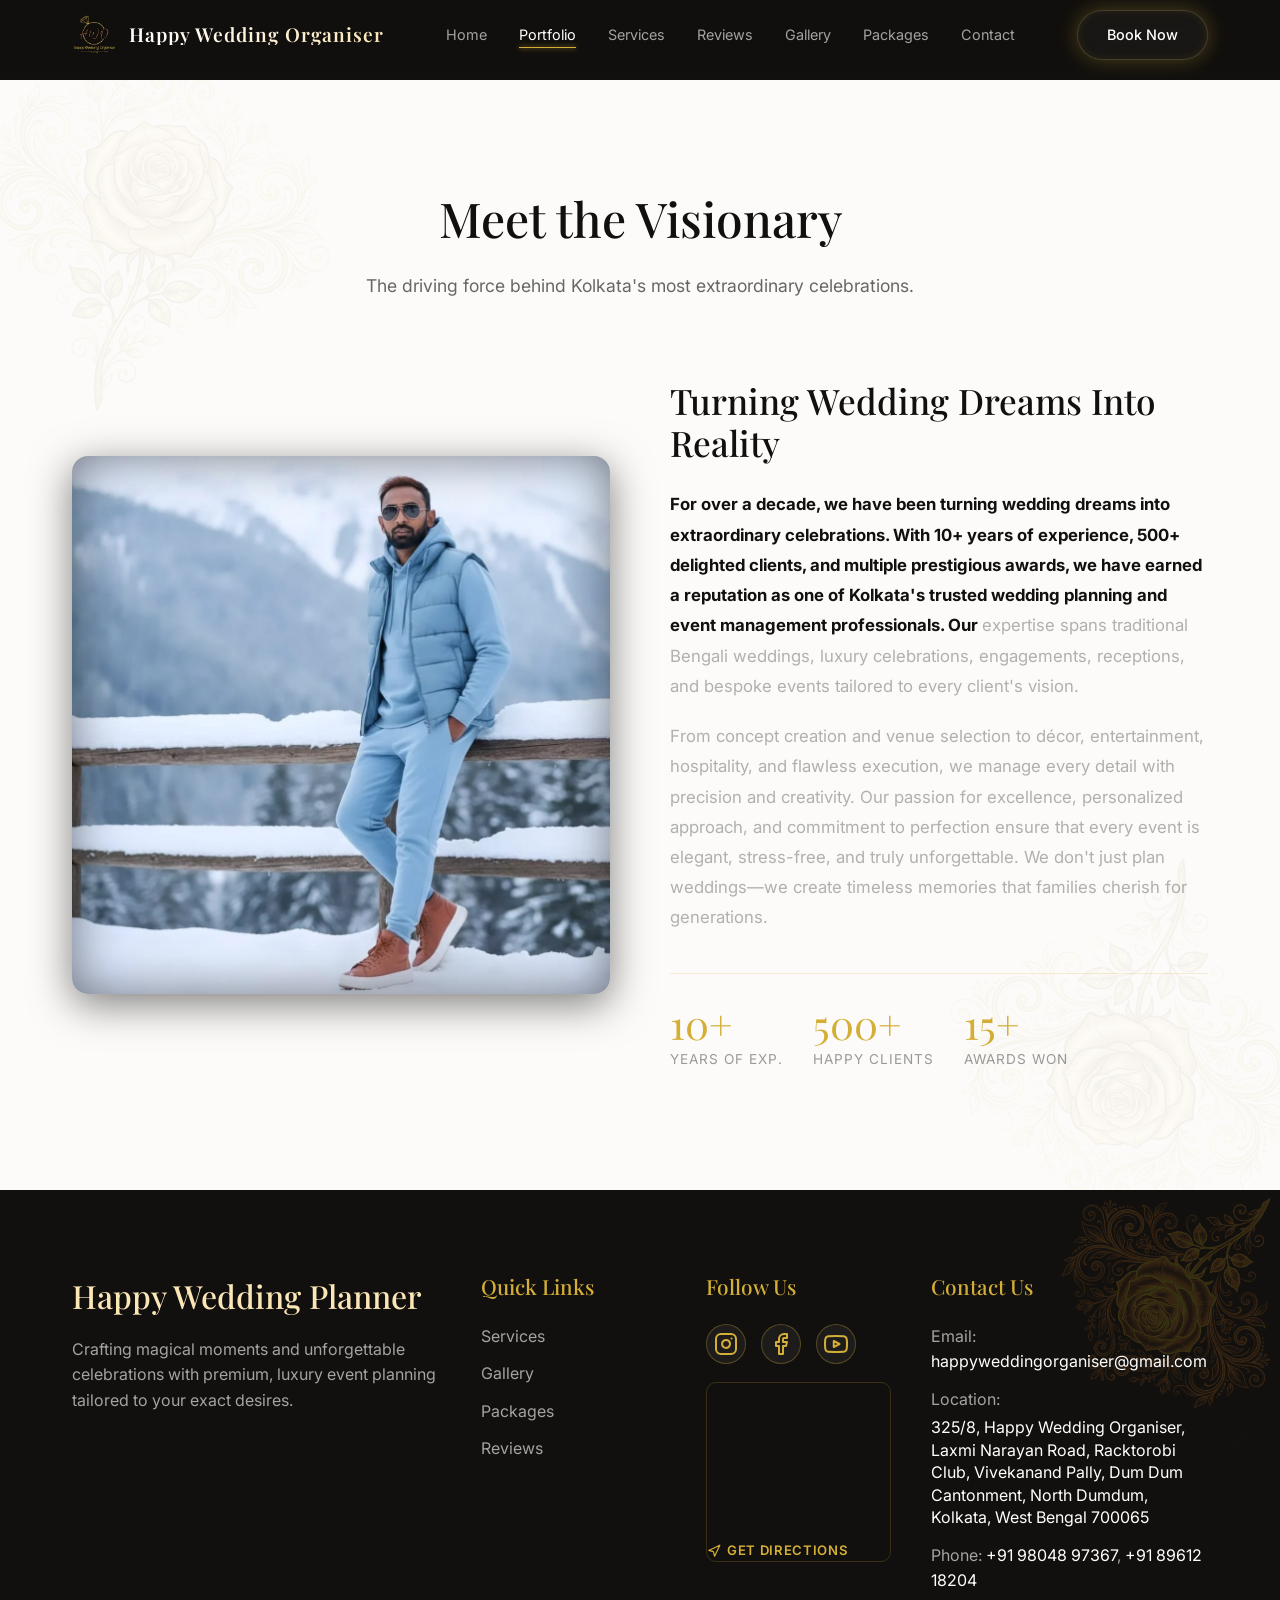
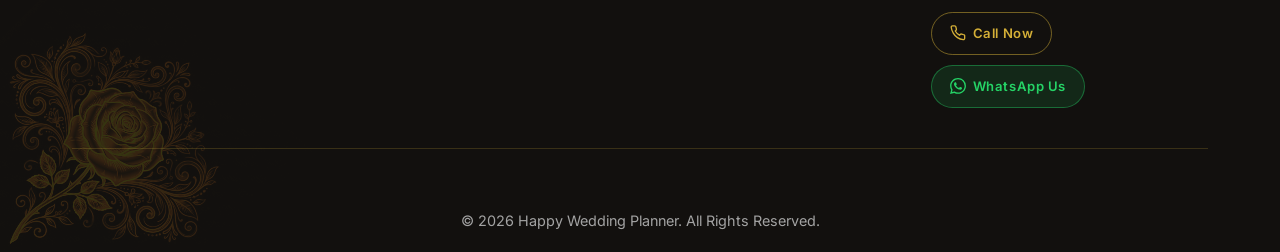
==== portfolio.html @ a6414c0d "initial commit" ====
<!DOCTYPE html>
<html lang="en">

<head>
    <meta charset="UTF-8">
    <meta name="viewport" content="width=device-width, initial-scale=1.0">
    <meta name="description"
        content="Portfolio - Happy Wedding Planner. Meet the visionary behind our extraordinary celebrations.">
    <title>Portfolio | Happy Wedding Planner</title>

    <!-- Google Fonts -->
    <link rel="preconnect" href="https://fonts.googleapis.com">
    <link rel="preconnect" href="https://fonts.gstatic.com" crossorigin>
    <link
        href="https://fonts.googleapis.com/css2?family=Playfair+Display:wght@400;500;600;700&family=Inter:wght@300;400;500;600&display=swap"
        rel="stylesheet">

    <link rel="stylesheet" href="style.css">
</head>

<body>

    <!-- Header / Navbar -->
    <header class="header" style="background: rgba(18, 16, 14, 0.95); padding: 0.6rem 0;">
        <div class="container header-container">
            <div class="logo">
                <a href="index.html" class="logo-link">
                    <img src="logo 1.png" alt="Happy Wedding Organiser Logo">
                    <span class="logo-text">Happy Wedding Organiser</span>
                </a>
            </div>

            <nav class="nav-menu">
                <ul>
                    <li><a href="index.html">Home</a></li>
                    <li><a href="portfolio.html" class="active">Portfolio</a></li>
                    <li><a href="index.html#services">Services</a></li>
                    <li><a href="index.html#reviews">Reviews</a></li>
                    <li><a href="index.html#gallery">Gallery</a></li>
                    <li><a href="index.html#packages">Packages</a></li>
                    <li><a href="index.html#contact">Contact</a></li>
                    <li class="mobile-only-btn"><a href="#" class="btn btn-primary-glow" id="openBookingModalBtnMobile">Book Now</a></li>
                </ul>
            </nav>

            <a href="index.html#contact" class="btn btn-outline-glow" id="openBookingModalBtn">Book Now</a>

            <!-- Mobile Menu Toggle -->
            <button class="mobile-toggle" aria-label="Toggle Menu">
                <span></span>
                <span></span>
                <span></span>
            </button>
        </div>
    </header>

    <!-- Portfolio Section -->
    <section id="portfolio-about" class="portfolio-about section-padding" style="margin-top: 80px; background-color: #FCFBF9; position: relative; overflow: hidden;">
        <img src="gold_rose.png" alt="" class="decorative-rose rose-top-left" aria-hidden="true" style="opacity: 0.05;">
        <img src="gold_rose.png" alt="" class="decorative-rose rose-bottom-right" aria-hidden="true" style="opacity: 0.05;">
        
        <div class="container relative z-10">
            <div class="section-header">
                <h2 class="section-title" style="color: var(--bg-dark);">Meet the Visionary</h2>
                <p class="section-subtitle" style="color: #666;">The driving force behind Kolkata's most extraordinary celebrations.</p>
            </div>

            <div class="portfolio-grid">
                <div class="portfolio-image-wrapper">
                    <img src="wedding planner cleint.jpeg" alt="Wedding Planner Client" class="portfolio-image">
                    <div class="image-glow"></div>
                </div>
                <div class="portfolio-content-wrapper">
                    <h3 class="portfolio-heading" style="color: var(--bg-dark);">Turning Wedding Dreams Into Reality</h3>
                    <p class="portfolio-text reading-text">
                        For over a decade, we have been turning wedding dreams into extraordinary celebrations. With 10+ years of experience, 500+ delighted clients, and multiple prestigious awards, we have earned a reputation as one of Kolkata's trusted wedding planning and event management professionals. Our expertise spans traditional Bengali weddings, luxury celebrations, engagements, receptions, and bespoke events tailored to every client's vision.
                    </p>
                    <p class="portfolio-text reading-text">
                        From concept creation and venue selection to décor, entertainment, hospitality, and flawless execution, we manage every detail with precision and creativity. Our passion for excellence, personalized approach, and commitment to perfection ensure that every event is elegant, stress-free, and truly unforgettable. We don't just plan weddings—we create timeless memories that families cherish for generations.
                    </p>
                    <div class="portfolio-stats">
                        <div class="stat-item">
                            <span class="stat-number">10+</span>
                            <span class="stat-label">Years of Exp.</span>
                        </div>
                        <div class="stat-item">
                            <span class="stat-number">500+</span>
                            <span class="stat-label">Happy Clients</span>
                        </div>
                        <div class="stat-item">
                            <span class="stat-number">15+</span>
                            <span class="stat-label">Awards Won</span>
                        </div>
                    </div>
                </div>
            </div>
        </div>
    </section>

    <!-- Footer Section -->
    <footer class="site-footer" id="contact">
        <img src="gold_rose.png" alt="Gold Rose" class="footer-rose rose-left">
        <img src="gold_rose.png" alt="Gold Rose" class="footer-rose rose-right">
        
        <div class="container">
            <div class="footer-grid">
                <!-- Brand Info -->
                <div class="footer-brand">
                    <h2 class="footer-logo">Happy Wedding Planner</h2>
                    <p class="footer-desc">Crafting magical moments and unforgettable celebrations with premium, luxury event planning tailored to your exact desires.</p>
                </div>
                
                <!-- Quick Links -->
                <div class="footer-links">
                    <h3 class="footer-heading">Quick Links</h3>
                    <ul>
                        <li><a href="index.html#services">Services</a></li>
                        <li><a href="index.html#gallery">Gallery</a></li>
                        <li><a href="index.html#packages">Packages</a></li>
                        <li><a href="index.html#reviews">Reviews</a></li>
                    </ul>
                </div>
                
                <!-- Social Links -->
                <div class="footer-social">
                    <h3 class="footer-heading">Follow Us</h3>
                    <div class="social-icons" style="display: flex; gap: 15px; margin-bottom: 18px;">
                        <a href="https://www.instagram.com/happyweddingorganiseroffcial?igsh=MTFhYWhsZW05ZTFqZg==" target="_blank" class="social-icon" aria-label="Instagram">
                            <svg xmlns="http://www.w3.org/2000/svg" width="24" height="24" viewBox="0 0 24 24" fill="none" stroke="currentColor" stroke-width="2" stroke-linecap="round" stroke-linejoin="round">
                                <rect x="2" y="2" width="20" height="20" rx="5" ry="5"></rect>
                                <path d="M16 11.37A4 4 0 1 1 12.63 8 4 4 0 0 1 16 11.37z"></path>
                                <line x1="17.5" y1="6.5" x2="17.51" y2="6.5"></line>
                            </svg>
                        </a>
                        <a href="https://www.facebook.com/share/1FDUt9n5BT/" target="_blank" class="social-icon" aria-label="Facebook">
                            <svg xmlns="http://www.w3.org/2000/svg" width="24" height="24" viewBox="0 0 24 24" fill="none" stroke="currentColor" stroke-width="2" stroke-linecap="round" stroke-linejoin="round">
                                <path d="M18 2h-3a5 5 0 0 0-5 5v3H7v4h3v8h4v-8h3l1-4h-4V7a1 1 0 0 1 1-1h3z"></path>
                            </svg>
                        </a>
                        <a href="https://youtube.com/@happyweddingorganiseroffic3?si=PV5T9Fr1iPkf6C43" target="_blank" class="social-icon" aria-label="YouTube">
                            <svg xmlns="http://www.w3.org/2000/svg" width="24" height="24" viewBox="0 0 24 24" fill="none" stroke="currentColor" stroke-width="2" stroke-linecap="round" stroke-linejoin="round">
                                <path d="M22.54 6.42a2.78 2.78 0 0 0-1.94-2C18.88 4 12 4 12 4s-6.88 0-8.6.42a2.78 2.78 0 0 0-1.94 2C1 8.17 1 12 1 12s0 3.83.46 5.58a2.78 2.78 0 0 0 1.94 2C5.12 20 12 20 12 20s6.88 0 8.6-.42a2.78 2.78 0 0 0 1.94-2C23 15.83 23 12 23 12s0-3.83-.46-5.58z"></path>
                                <polygon points="9.75 15.02 15.5 12 9.75 8.98 9.75 15.02"></polygon>
                            </svg>
                        </a>
                    </div>
                    <!-- Compact Direction Map -->
                    <div class="footer-mini-map">
                        <iframe
                            src="https://maps.google.com/maps?q=325/8%2C%20Happy%20Wedding%20Organiser%2C%20Laxmi%20Narayan%20Road%2C%20Racktorobi%20Club%2C%20Vivekanand%20Pally%2C%20Dum%20Dum%20Cantonment%2C%20North%20Dumdum%2C%20Kolkata%2C%20West%20Bengal%20700065&t=&z=15&ie=UTF8&iwloc=&output=embed"
                            width="100%" height="140" style="border:0; border-radius: 10px;"
                            allowfullscreen="" loading="lazy"
                            referrerpolicy="no-referrer-when-downgrade">
                        </iframe>
                        <a href="https://www.google.com/maps/dir/?api=1&destination=325%2F8%2C+Happy+Wedding+Organiser%2C+Laxmi+Narayan+Road%2C+Racktorobi+Club%2C+Vivekanand+Pally%2C+Dum+Dum+Cantonment%2C+North+Dumdum%2C+Kolkata%2C+West+Bengal+700065" target="_blank" class="map-direction-link">
                            <svg xmlns="http://www.w3.org/2000/svg" width="14" height="14" viewBox="0 0 24 24" fill="none" stroke="currentColor" stroke-width="2" stroke-linecap="round" stroke-linejoin="round"><polygon points="3 11 22 2 13 21 11 13 3 11"></polygon></svg>
                            Get Directions
                        </a>
                    </div>
                </div>
                
                <!-- Contact Info -->
                <div class="footer-contact">
                    <h3 class="footer-heading">Contact Us</h3>
                    <ul>
                        <li>Email: <a href="mailto:happyweddingorganiser@gmail.com" style="color: #fff;">happyweddingorganiser@gmail.com</a></li>
                        <li>Location: <span style="color: #fff; line-height: 1.4; display: inline-block; margin-top: 4px;">325/8, Happy Wedding Organiser, Laxmi Narayan Road, Racktorobi Club, Vivekanand Pally, Dum Dum Cantonment, North Dumdum, Kolkata, West Bengal 700065</span></li>
                        <li>Phone: <a href="tel:+919804897367" style="color: #fff;">+91 98048 97367</a>, <a href="tel:+918961218204" style="color: #fff;">+91 89612 18204</a></li>
                    </ul>
                    <!-- CTA Buttons -->
                    <div class="footer-cta-btns">
                        <a href="tel:+919804897367" class="footer-cta-btn footer-cta-call">
                            <svg xmlns="http://www.w3.org/2000/svg" width="16" height="16" viewBox="0 0 24 24" fill="none" stroke="currentColor" stroke-width="2" stroke-linecap="round" stroke-linejoin="round"><path d="M22 16.92v3a2 2 0 0 1-2.18 2 19.79 19.79 0 0 1-8.63-3.07A19.5 19.5 0 0 1 4.9 12.1a19.79 19.79 0 0 1-3.07-8.67A2 2 0 0 1 3.83 1.2h3a2 2 0 0 1 2 1.72c.13.96.36 1.9.71 2.81a2 2 0 0 1-.45 2.11L7.91 9.01a16 16 0 0 0 6.29 6.29l1.17-1.17a2 2 0 0 1 2.11-.45c.91.35 1.85.58 2.81.71A2 2 0 0 1 22 16.92z"></path></svg>
                            Call Now
                        </a>
                        <a href="https://wa.me/919804897367?text=Hi%2C%20I%20came%20across%20Happy%20Wedding%20Organiser%20and%20I%27d%20love%20to%20know%20more%20about%20your%20services%20and%20packages!%20%F0%9F%8C%B8" target="_blank" class="footer-cta-btn footer-cta-wa">
                            <svg xmlns="http://www.w3.org/2000/svg" width="16" height="16" viewBox="0 0 24 24" fill="currentColor"><path d="M17.472 14.382c-.297-.149-1.758-.867-2.03-.967-.273-.099-.471-.148-.67.15-.197.297-.767.966-.94 1.164-.173.199-.347.223-.644.075-.297-.15-1.255-.463-2.39-1.475-.883-.788-1.48-1.761-1.653-2.059-.173-.297-.018-.458.13-.606.134-.133.298-.347.446-.52.149-.174.198-.298.298-.497.099-.198.05-.371-.025-.52-.075-.149-.669-1.612-.916-2.207-.242-.579-.487-.5-.669-.51-.173-.008-.371-.01-.57-.01-.198 0-.52.074-.792.372-.272.297-1.04 1.016-1.04 2.479 0 1.462 1.065 2.875 1.213 3.074.149.198 2.096 3.2 5.077 4.487.709.306 1.262.489 1.694.625.712.227 1.36.195 1.871.118.571-.085 1.758-.719 2.006-1.413.248-.694.248-1.289.173-1.413-.074-.124-.272-.198-.57-.347m-5.421 7.403h-.004a9.87 9.87 0 0 1-5.031-1.378l-.361-.214-3.741.982.998-3.648-.235-.374a9.86 9.86 0 0 1-1.51-5.26c.001-5.45 4.436-9.884 9.888-9.884 2.64 0 5.122 1.03 6.988 2.898a9.825 9.825 0 0 1 2.893 6.994c-.003 5.45-4.437 9.884-9.885 9.884m8.413-18.297A11.815 11.815 0 0 0 12.05 0C5.495 0 .16 5.335.157 11.892c0 2.096.547 4.142 1.588 5.945L.057 24l6.305-1.654a11.882 11.882 0 0 0 5.683 1.448h.005c6.554 0 11.89-5.335 11.893-11.893a11.821 11.821 0 0 0-3.48-8.413z"/></svg>
                            WhatsApp Us
                        </a>
                    </div>
                </div>
            </div>
            
            <div class="footer-bottom">
                <p>&copy; 2026 Happy Wedding Planner. All Rights Reserved.</p>
            </div>
        </div>
    </footer>

    <script>
        // Mobile Navigation Toggle
        const mobileToggle = document.querySelector('.mobile-toggle');
        const navMenu = document.querySelector('.nav-menu');

        if(mobileToggle && navMenu) {
            mobileToggle.addEventListener('click', () => {
                navMenu.classList.toggle('active');
                mobileToggle.classList.toggle('active');
            });
        }

        // Reading Text Animation
        document.addEventListener("DOMContentLoaded", () => {
            const paragraphs = document.querySelectorAll('.reading-text');
            
            // Intersection Observer to trigger animation when visible
            const observer = new IntersectionObserver((entries) => {
                entries.forEach(entry => {
                    if (entry.isIntersecting) {
                        const p = entry.target;
                        const pIndex = Array.from(paragraphs).indexOf(p);
                        
                        // Prevent re-running if already done
                        if (p.classList.contains('animated')) return;
                        p.classList.add('animated');
                        
                        const originalText = p.innerText;
                        const words = originalText.split(' ');
                        p.innerHTML = '';
                        
                        words.forEach((word, wIndex) => {
                            const span = document.createElement('span');
                            span.innerText = word + ' ';
                            span.style.color = '#B0B0B0';
                            span.style.fontWeight = '400';
                            span.style.transition = 'all 0.3s cubic-bezier(0.4, 0, 0.2, 1)';
                            
                            // Calculate delay: Wait for previous paragraphs to finish, then stagger words
                            const previousParagraphsWords = pIndex > 0 ? paragraphs[0].innerText.split(' ').length : 0;
                            const delay = (pIndex * previousParagraphsWords * 40) + (wIndex * 40);
                            
                            setTimeout(() => {
                                span.style.color = 'var(--bg-dark)';
                                span.style.fontWeight = '700';
                            }, delay);
                            
                            p.appendChild(span);
                        });
                    }
                });
            }, { threshold: 0.2 });

            paragraphs.forEach(p => observer.observe(p));
        });
    </script>
</body>
</html>
---- style.css ----
/* =========================================
   CSS Variables & Global Resets
========================================= */
:root {
    --bg-dark: #12100E;
    --text-main: #FFFFFF;
    --text-muted: #A3A3A3;
    
    --gold-light: #FBE6B6;
    --gold-main: #D4AF37;
    --gold-dark: #8C6A18;
    
    --font-serif: 'Playfair Display', serif;
    --font-sans: 'Inter', sans-serif;
    
    --glow-gold: 0 0 20px rgba(212, 175, 55, 0.3), inset 0 0 10px rgba(212, 175, 55, 0.1);
    --glow-gold-strong: 0 0 30px rgba(212, 175, 55, 0.5), inset 0 0 15px rgba(212, 175, 55, 0.2);
    
    --glass-bg: rgba(255, 255, 255, 0.03);
    --glass-border: 1px solid rgba(253, 224, 153, 0.2);
}

* {
    margin: 0;
    padding: 0;
    box-sizing: border-box;
}

html {
    scroll-behavior: smooth;
}

body {
    font-family: var(--font-sans);
    background-color: var(--bg-dark);
    color: var(--text-main);
    line-height: 1.6;
    overflow-x: hidden;
}

.container {
    max-width: 1200px;
    margin: 0 auto;
    padding: 0 2rem;
}

/* Typography */
h1, h2, h3, h4, h5, h6 {
    font-family: var(--font-serif);
    font-weight: 500;
}

a {
    text-decoration: none;
    color: inherit;
}

ul {
    list-style: none;
}

/* =========================================
   Preloader
========================================= */
.preloader {
    position: fixed;
    inset: 0;
    width: 100%;
    height: 100%;
    background-color: var(--bg-dark);
    z-index: 999999;
    display: flex;
    align-items: center;
    justify-content: center;
    transition: opacity 0.5s ease-out, visibility 0.5s ease-out;
}

.preloader.hidden {
    opacity: 0;
    visibility: hidden;
}

.preloader-logo {
    width: 120px;
    height: auto;
    animation: preloader-pulse 1.2s cubic-bezier(0.4, 0, 0.2, 1) infinite;
    filter: drop-shadow(0 0 20px rgba(212, 175, 55, 0.5));
}

@keyframes preloader-pulse {
    0% { transform: scale(0.95); opacity: 0.7; }
    50% { transform: scale(1.05); opacity: 1; filter: drop-shadow(0 0 30px rgba(212, 175, 55, 0.8)); }
    100% { transform: scale(0.95); opacity: 0.7; }
}

/* =========================================
   Buttons
========================================= */
.btn {
    display: inline-block;
    padding: 0.8rem 1.8rem;
    border-radius: 50px;
    font-size: 0.9rem;
    font-weight: 500;
    transition: all 0.3s ease;
    cursor: pointer;
    text-align: center;
}

.btn-outline-glow {
    background: var(--glass-bg);
    border: var(--glass-border);
    color: var(--text-main);
    box-shadow: var(--glow-gold);
    backdrop-filter: blur(10px);
    -webkit-backdrop-filter: blur(10px);
}

.btn-outline-glow:hover {
    box-shadow: var(--glow-gold-strong);
    background: rgba(255, 255, 255, 0.08);
}

.btn-primary-glow {
    background: linear-gradient(135deg, var(--gold-light), var(--gold-main));
    color: var(--bg-dark);
    border: none;
    box-shadow: 0 0 20px rgba(212, 175, 55, 0.4);
    font-weight: 600;
}

.btn-primary-glow:hover {
    box-shadow: 0 0 30px rgba(212, 175, 55, 0.6);
    transform: translateY(-2px);
}

/* =========================================
   Header / Navbar
========================================= */
.header {
    position: fixed;
    top: 0;
    left: 0;
    width: 100%;
    z-index: 1000;
    padding: 1.5rem 0;
    background: linear-gradient(to bottom, rgba(18, 16, 14, 0.9) 0%, rgba(18, 16, 14, 0) 100%);
    backdrop-filter: blur(5px);
    -webkit-backdrop-filter: blur(5px);
}

.header-container {
    display: flex;
    justify-content: space-between;
    align-items: center;
}

.logo-link {
    display: flex;
    align-items: center;
    gap: 12px;
    transition: transform 0.3s ease;
}

.logo-link:hover {
    transform: scale(1.02);
}

.logo img {
    height: 45px;
    width: auto;
    display: block;
    object-fit: contain;
}

.logo-text {
    font-family: var(--font-serif);
    font-size: 1.2rem;
    font-weight: 600;
    letter-spacing: 1px;
    background: linear-gradient(to right, #FFFFFF, var(--gold-light));
    -webkit-background-clip: text;
    -webkit-text-fill-color: transparent;
    line-height: 1.1;
    white-space: nowrap;
}

.nav-menu ul {
    display: flex;
    gap: 2rem;
}

.nav-menu a {
    font-size: 0.9rem;
    color: var(--text-muted);
    transition: color 0.3s ease;
    position: relative;
}

.nav-menu a:hover,
.nav-menu a.active {
    color: var(--text-main);
}

.nav-menu a.active::after {
    content: '';
    position: absolute;
    bottom: -5px;
    left: 0;
    width: 100%;
    height: 1px;
    background: var(--gold-main);
    box-shadow: 0 0 5px var(--gold-main);
}

.mobile-only-btn {
    display: none;
}

.mobile-toggle {
    display: none;
    background: none;
    border: none;
    cursor: pointer;
    flex-direction: column;
    gap: 5px;
}

.mobile-toggle span {
    width: 25px;
    height: 2px;
    background-color: var(--text-main);
    transition: 0.3s;
}

/* Hamburger → X animation */
.mobile-toggle.active span:nth-child(1) {
    transform: rotate(45deg) translate(5px, 5px);
}
.mobile-toggle.active span:nth-child(2) {
    opacity: 0;
}
.mobile-toggle.active span:nth-child(3) {
    transform: rotate(-45deg) translate(5px, -5px);
}

/* =========================================
   Hero Section
========================================= */
.hero {
    min-height: 100svh;
    display: flex;
    align-items: center;
    position: relative;
    padding-top: 80px; /* offset for header */
    overflow: hidden;
}

.hero-video {
    position: absolute;
    top: 0;
    left: 0;
    width: 100%;
    height: 100%;
    object-fit: cover;
    z-index: -3;
}

.hero-overlay {
    position: absolute;
    top: 0;
    left: 0;
    width: 100%;
    height: 100%;
    background: rgba(18, 16, 14, 0.6); /* Dark tint to ensure text is perfectly readable */
    z-index: -2;
}

.hero-bg-glow {
    position: absolute;
    top: 50%;
    left: 50%;
    transform: translate(-50%, -50%);
    width: 60vw;
    height: 60vw;
    background: radial-gradient(circle, rgba(212, 175, 55, 0.15) 0%, rgba(18, 16, 14, 0) 70%);
    z-index: -1;
    pointer-events: none;
}

.hero-container {
    width: 100%;
    position: relative;
}

.hero-content {
    text-align: center;
    max-width: 800px;
    margin: 0 auto;
    position: relative;
    z-index: 2;
}

.hero-title {
    font-size: 4.5rem;
    line-height: 1.1;
    margin-bottom: 1.5rem;
    background: linear-gradient(180deg, #FFFFFF 0%, #E0E0E0 100%);
    -webkit-background-clip: text;
    -webkit-text-fill-color: transparent;
}

.hero-subtitle {
    font-size: 1.2rem;
    color: var(--text-main);
    margin-bottom: 2.5rem;
    font-weight: 300;
}

.hero-cta {
    display: flex;
    justify-content: center;
    gap: 1.5rem;
}

/* Floating Glass Cards */
.floating-cards {
    position: absolute;
    top: 0;
    left: 0;
    width: 100%;
    height: 100%;
    z-index: 1;
    pointer-events: none; /* Let clicks pass through to background */
}

.glass-card {
    position: absolute;
    background: var(--glass-bg);
    border: var(--glass-border);
    border-radius: 12px;
    padding: 1.2rem;
    text-align: center;
    backdrop-filter: blur(15px);
    -webkit-backdrop-filter: blur(15px);
    box-shadow: var(--glow-gold);
    animation: float 6s ease-in-out infinite;
    pointer-events: auto; /* Allow hover effects if needed */
}

.glass-card h3 {
    font-size: 1.5rem;
    color: var(--gold-light);
    margin-bottom: 0.3rem;
}

.glass-card p {
    font-size: 0.75rem;
    color: var(--text-muted);
    text-transform: uppercase;
    letter-spacing: 1px;
    line-height: 1.4;
}

/* Specific Card Positioning (similar to the template) */
.card-1 {
    top: 10%;
    left: 0%;
    animation-delay: 0s;
}

.card-2 {
    top: 15%;
    right: 5%;
    animation-delay: 1.5s;
}

.card-3 {
    bottom: 20%;
    left: 5%;
    animation-delay: 3s;
}

.card-4 {
    bottom: 15%;
    right: 0%;
    animation-delay: 4.5s;
}

@keyframes float {
    0% { transform: translateY(0px); }
    50% { transform: translateY(-15px); }
    100% { transform: translateY(0px); }
}

/* =========================================
   Magical Marquee Ribbon
========================================= */
.magical-ribbon {
    position: absolute;
    bottom: 8%;
    left: -5%;
    width: 110%;
    background: linear-gradient(90deg, rgba(212, 175, 55, 0.05), rgba(255, 255, 255, 0.08), rgba(212, 175, 55, 0.05));
    backdrop-filter: blur(12px);
    -webkit-backdrop-filter: blur(12px);
    border-top: 1px solid rgba(212, 175, 55, 0.4);
    border-bottom: 1px solid rgba(212, 175, 55, 0.4);
    padding: 15px 0;
    transform: rotate(-3deg);
    z-index: 5;
    overflow: hidden;
    display: flex;
    box-shadow: 0 0 30px rgba(212, 175, 55, 0.15);
}

.magical-ribbon-content {
    display: flex;
    white-space: nowrap;
    animation: ribbon-scroll 25s linear infinite;
}

.magical-ribbon-content span {
    font-family: var(--font-serif);
    font-size: 1.1rem;
    font-style: italic;
    font-weight: 500;
    letter-spacing: 3px;
    padding: 0 40px;
    color: transparent;
    background: linear-gradient(90deg, var(--gold-light), #ffffff, var(--gold-main));
    background-size: 200% auto;
    -webkit-background-clip: text;
    background-clip: text;
    animation: ribbon-shine 3s linear infinite;
    display: inline-block;
}

@keyframes ribbon-scroll {
    0% { transform: translateX(0); }
    100% { transform: translateX(-50%); }
}

@keyframes ribbon-shine {
    to { background-position: 200% center; }
}

/* =========================================
   Global Utility Classes
========================================= */
.section-padding {
    padding: 100px 0;
}

.section-header {
    text-align: center;
    margin-bottom: 60px;
}

.section-title {
    font-size: 3rem;
    color: var(--gold-light);
    margin-bottom: 15px;
}

.section-subtitle {
    font-size: 1.1rem;
    color: var(--text-muted);
    max-width: 600px;
    margin: 0 auto;
}

.btn-sm {
    padding: 0.5rem 1.2rem;
    font-size: 0.8rem;
    margin-top: 15px;
}

/* =========================================
   Services Section (Light Theme)
========================================= */
.services {
    background-color: #FCFBF9; /* Luxurious cream/white background */
    color: var(--bg-dark); 
    position: relative;
    z-index: 10;
    overflow: hidden;
}

.services .section-title {
    color: var(--bg-dark);
}

.services .section-subtitle {
    color: #666;
}

.services-grid {
    display: grid;
    grid-template-columns: repeat(auto-fit, minmax(280px, 1fr));
    gap: 30px;
}

.service-card {
    background: linear-gradient(145deg, #ffffff, #fdfbf7);
    border-radius: 16px;
    box-shadow: 0 10px 40px rgba(0, 0, 0, 0.03), inset 0 0 0 1px rgba(212, 175, 55, 0.15);
    transition: all 0.4s cubic-bezier(0.165, 0.84, 0.44, 1);
    display: flex;
    flex-direction: column;
    position: relative;
    z-index: 1;
}

.service-card::before {
    content: '';
    position: absolute;
    top: 0; left: 0; width: 100%; height: 100%;
    background: linear-gradient(145deg, rgba(212, 175, 55, 0.05), rgba(255, 255, 255, 0));
    opacity: 0;
    transition: opacity 0.4s ease;
    z-index: -1;
    border-radius: 16px;
}

.service-card:hover {
    transform: translateY(-12px);
    box-shadow: 0 20px 50px rgba(212, 175, 55, 0.15), inset 0 0 0 1px rgba(212, 175, 55, 0.4);
}

.service-card:hover::before {
    opacity: 1;
}

.service-img-placeholder {
    width: calc(100% - 20px);
    height: 220px;
    margin: 10px 10px 0 10px;
    border-radius: 12px;
    background: linear-gradient(135deg, #fdfbf7 0%, #f0e6d2 100%);
    position: relative;
    border: 1px solid rgba(212, 175, 55, 0.2);
    overflow: hidden;
}

.service-img {
    width: calc(100% - 20px);
    height: 220px;
    margin: 10px 10px 0 10px;
    border-radius: 12px;
    object-fit: cover;
    border: 1px solid rgba(212, 175, 55, 0.2);
    box-shadow: 0 5px 15px rgba(0,0,0,0.05);
}

/* Elegant shine animation for the placeholder */
.service-img-placeholder::before {
    content: '';
    position: absolute;
    top: 0; left: -100%; width: 50%; height: 100%;
    background: linear-gradient(to right, transparent, rgba(255,255,255,0.6), transparent);
    transform: skewX(-25deg);
    animation: shine 4s infinite;
}

@keyframes shine {
    0% { left: -100%; }
    20% { left: 200%; }
    100% { left: 200%; }
}

.service-img-placeholder::after {
    content: 'Image Placeholder';
    position: absolute;
    top: 50%;
    left: 50%;
    transform: translate(-50%, -50%);
    color: rgba(140, 106, 24, 0.7);
    font-family: var(--font-serif); /* Changed to serif for elegance */
    font-size: 1rem;
    font-style: italic;
    letter-spacing: 1px;
}

.service-content {
    padding: 35px 25px;
    text-align: center;
    flex-grow: 1;
    display: flex;
    flex-direction: column;
    justify-content: space-between;
    align-items: center;
}

.service-content h3 {
    font-size: 1.6rem;
    margin-bottom: 12px;
    color: var(--bg-dark);
    font-weight: 500;
}

.service-content p {
    font-size: 0.95rem;
    color: #777;
    margin-bottom: 25px;
    line-height: 1.7;
}

/* Ultra-premium Service Card Button */
.service-card .btn-outline-glow {
    color: var(--gold-dark);
    border: 1px solid rgba(212, 175, 55, 0.3);
    background: transparent;
    padding: 0.6rem 1.5rem;
    border-radius: 30px;
    font-size: 0.85rem;
    text-transform: uppercase;
    letter-spacing: 1px;
    font-weight: 600;
    transition: all 0.3s ease;
    align-self: center;
    box-shadow: none;
}

.service-card .btn-outline-glow:hover {
    background: var(--gold-main);
    color: #fff;
    box-shadow: 0 5px 15px rgba(212, 175, 55, 0.3);
    border-color: var(--gold-main);
}

/* =========================================
   Reviews Section
========================================= */
.reviews {
    background-color: #FCFBF9; /* Luxurious cream/white background matching Services */
    color: var(--bg-dark);
    position: relative;
    overflow: hidden;
    z-index: 10;
}

.reviews .section-title {
    color: var(--bg-dark);
}

.reviews .section-subtitle {
    color: #666;
}

.reviews-marquee {
    display: flex;
    gap: 30px;
    overflow: hidden;
    padding: 30px 0 60px 0;
}

.reviews-group {
    display: flex;
    gap: 30px;
    flex-shrink: 0;
    animation: review-scroll 40s linear infinite;
}

.reviews-marquee:hover .reviews-group {
    animation-play-state: paused;
}

.review-card {
    background: linear-gradient(145deg, rgba(255, 255, 255, 0.7), rgba(253, 251, 247, 0.4));
    border-radius: 16px;
    padding: 35px 30px;
    width: 380px;
    box-shadow: 0 10px 40px rgba(0, 0, 0, 0.03), inset 0 0 0 1px rgba(212, 175, 55, 0.15);
    backdrop-filter: blur(15px);
    -webkit-backdrop-filter: blur(15px);
    display: flex;
    flex-direction: column;
    gap: 20px;
    white-space: normal;
    flex-shrink: 0;
    transition: all 0.4s cubic-bezier(0.165, 0.84, 0.44, 1);
    position: relative;
    z-index: 1;
}

.review-card::before {
    content: '';
    position: absolute;
    top: 0; left: 0; width: 100%; height: 100%;
    background: linear-gradient(145deg, rgba(212, 175, 55, 0.05), rgba(255, 255, 255, 0));
    opacity: 0;
    transition: opacity 0.4s ease;
    z-index: -1;
    border-radius: 16px;
}

.review-card:hover {
    transform: translateY(-12px);
    box-shadow: 0 20px 50px rgba(212, 175, 55, 0.15), inset 0 0 0 1px rgba(212, 175, 55, 0.4);
}

.review-card:hover::before {
    opacity: 1;
}

.review-card .stars {
    color: var(--gold-main);
    font-size: 1.4rem;
    letter-spacing: 3px;
}

.review-card .review-text {
    font-size: 0.95rem;
    color: #777;
    line-height: 1.7;
    font-style: italic;
    flex-grow: 1;
}

.review-card .reviewer-name {
    font-size: 1.15rem;
    color: var(--bg-dark);
    font-family: var(--font-serif);
    margin-top: auto;
    font-weight: 600;
}

@keyframes review-scroll {
    0% { transform: translateX(0); }
    100% { transform: translateX(calc(-100% - 30px)); }
}

/* =========================================
   Decorative Elements
========================================= */
.decorative-rose {
    position: absolute;
    width: 450px;
    opacity: 0.12;
    mix-blend-mode: multiply;
    z-index: 0;
    pointer-events: none;
    transition: all 0.8s ease;
}

.rose-top-left {
    top: -80px;
    left: -80px;
    transform: rotate(15deg);
}

.rose-bottom-right {
    bottom: -80px;
    right: -80px;
    transform: rotate(195deg);
}

.rose-top-right {
    top: -80px;
    right: -80px;
    transform: rotate(-15deg) scaleX(-1);
}

.rose-bottom-left {
    bottom: -80px;
    left: -80px;
    transform: rotate(165deg) scaleX(-1);
}

/* =========================================
   Gallery Section
========================================= */
.gallery {
    background-color: #FCFBF9; /* Luxurious cream/white background matching Services */
    color: var(--bg-dark);
    position: relative;
    z-index: 10;
    overflow: hidden;
}

.gallery .section-title {
    color: var(--bg-dark);
}

.gallery-grid {
    display: grid;
    grid-template-columns: repeat(auto-fill, minmax(250px, 1fr));
    grid-auto-rows: 250px;
    grid-auto-flow: dense;
    gap: 20px;
    margin-bottom: 50px;
}

.gallery-item {
    position: relative;
    border-radius: 12px;
    overflow: hidden;
    cursor: pointer;
    box-shadow: 0 5px 20px rgba(0, 0, 0, 0.3);
    transition: transform 0.4s ease, box-shadow 0.4s ease;
}

.gallery-item:hover {
    transform: scale(1.02);
    box-shadow: var(--glow-gold);
}

.item-tall {
    grid-row: span 2;
}

.item-wide {
    grid-column: span 2;
}

.gallery-img {
    width: 100%;
    height: 100%;
    object-fit: cover;
    display: block;
    transition: transform 0.5s ease;
}

.gallery-item:hover .gallery-img {
    transform: scale(1.05);
}

.gallery-placeholder {
    width: 100%;
    height: 100%;
    background: linear-gradient(135deg, #fdfbf7 0%, #f0e6d2 100%);
    border: 1px solid rgba(212, 175, 55, 0.2);
    border-radius: 12px;
    display: flex;
    align-items: center;
    justify-content: center;
    color: rgba(140, 106, 24, 0.7);
    font-family: var(--font-serif);
    font-style: italic;
    font-size: 1.2rem;
    position: relative;
}

.gallery-placeholder::after {
    content: '';
    position: absolute;
    top: 0; left: -100%; width: 50%; height: 100%;
    background: linear-gradient(to right, transparent, rgba(255,255,255,0.6), transparent);
    transform: skewX(-25deg);
    animation: shine 4s infinite;
    pointer-events: none;
}

.gallery-cta {
    text-align: center;
    margin-top: 20px;
}

.gallery-fancy-text {
    grid-column: span 3;
    display: flex;
    align-items: center;
    justify-content: center;
    text-align: center;
    font-family: var(--font-serif);
    font-size: 2rem;
    font-style: italic;
    color: var(--gold-dark);
    padding: 2rem;
    line-height: 1.4;
    background: linear-gradient(145deg, rgba(212, 175, 55, 0.05), transparent);
    border-radius: 12px;
    border: 1px solid rgba(212, 175, 55, 0.1);
    box-shadow: inset 0 0 20px rgba(212, 175, 55, 0.05);
}

/* =========================================
   3D Gallery Modal & Carousel
========================================= */
.gallery-modal {
    position: fixed;
    top: 0; left: 0; width: 100%; height: 100%;
    background: rgba(255, 255, 255, 0.1); /* Very transparent */
    z-index: 2000;
    display: none;
    align-items: center;
    justify-content: center;
    backdrop-filter: blur(20px); /* Strong liquid glass blur */
    border-top: 1px solid rgba(255, 255, 255, 0.2);
}
.gallery-modal.active {
    display: flex;
}
.modal-close {
    position: absolute;
    top: 20px; right: 40px;
    color: var(--gold-main);
    font-size: 4rem;
    cursor: pointer;
    z-index: 2001;
    transition: color 0.3s;
}
.modal-close:hover {
    color: var(--gold-dark);
}

.carousel-container {
    position: relative;
    width: 100%;
    max-width: 1200px;
    height: 600px;
    display: flex;
    align-items: center;
    justify-content: center;
    perspective: 1200px;
    overflow: hidden;
}
.carousel-track {
    position: relative;
    width: 350px;
    height: 450px;
    display: flex;
    align-items: center;
    justify-content: center;
    transform-style: preserve-3d;
}
.carousel-card {
    position: absolute;
    width: 350px;
    height: 450px;
    background: linear-gradient(135deg, #1c1c1c 0%, #0a0a0a 100%);
    border: 2px solid var(--gold-main);
    border-radius: 15px;
    box-shadow: 0 20px 40px rgba(0,0,0,0.8);
    display: flex;
    align-items: center;
    justify-content: center;
    transition: transform 0.6s cubic-bezier(0.4, 0, 0.2, 1), opacity 0.6s ease, z-index 0.6s ease;
    opacity: 0;
}
.carousel-card .gallery-placeholder {
    width: 100%;
    height: 100%;
    background: linear-gradient(135deg, #fdfbf7 0%, #f0e6d2 100%);
    border-radius: 12px;
    display: flex;
    align-items: center;
    justify-content: center;
    font-family: var(--font-serif);
    font-size: 1.5rem;
    color: var(--gold-dark);
    position: relative;
    overflow: hidden;
}
.carousel-card .gallery-placeholder::after {
    content: '';
    position: absolute;
    top: 0; left: -100%; width: 50%; height: 100%;
    background: linear-gradient(to right, transparent, rgba(255,255,255,0.6), transparent);
    transform: skewX(-25deg);
    animation: shine 4s infinite;
}

.carousel-card.center {
    transform: translateX(0) translateZ(0) rotateY(0);
    opacity: 1;
    z-index: 5;
}
.carousel-card.left-1 {
    transform: translateX(-40%) translateZ(-150px) rotateY(25deg);
    opacity: 0.8;
    z-index: 4;
}
.carousel-card.right-1 {
    transform: translateX(40%) translateZ(-150px) rotateY(-25deg);
    opacity: 0.8;
    z-index: 4;
}
.carousel-card.left-2 {
    transform: translateX(-80%) translateZ(-300px) rotateY(45deg);
    opacity: 0.5;
    z-index: 3;
}
.carousel-card.right-2 {
    transform: translateX(80%) translateZ(-300px) rotateY(-45deg);
    opacity: 0.5;
    z-index: 3;
}

.carousel-btn {
    position: absolute;
    top: 50%;
    transform: translateY(-50%);
    background: rgba(212, 175, 55, 0.1);
    border: 1px solid var(--gold-main);
    color: var(--gold-main);
    width: 60px;
    height: 60px;
    border-radius: 50%;
    font-size: 2rem;
    cursor: pointer;
    z-index: 10;
    transition: all 0.3s ease;
    display: flex;
    align-items: center;
    justify-content: center;
    backdrop-filter: blur(5px);
}
.carousel-btn:hover {
    background: var(--gold-main);
    color: #000;
    box-shadow: 0 0 20px rgba(212, 175, 55, 0.5);
}
.prev-btn { left: 5%; }
.next-btn { right: 5%; }

/* =========================================
   Packages Section
========================================= */
.packages-grid {
    display: grid;
    grid-template-columns: repeat(2, 1fr);
    gap: 30px;
    margin-bottom: 50px;
}
.package-card {
    background: linear-gradient(135deg, rgba(255, 255, 255, 0.7) 0%, rgba(255, 255, 255, 0.3) 100%);
    border: 1px solid var(--glass-border);
    border-radius: 15px;
    padding: 25px;
    box-shadow: 0 10px 30px rgba(0, 0, 0, 0.03);
    backdrop-filter: blur(15px);
    transition: transform 0.4s ease, box-shadow 0.4s ease, border-color 0.4s ease;
    display: flex;
    flex-direction: column;
}
.package-card:hover {
    transform: translateY(-5px);
    box-shadow: 0 15px 40px rgba(212, 175, 55, 0.15);
    border-color: rgba(212, 175, 55, 0.5);
}
.package-img {
    height: 220px;
    border-radius: 12px;
    overflow: hidden;
    margin-bottom: 25px;
    position: relative;
    border: 1px solid rgba(212, 175, 55, 0.2);
}
.package-image-el {
    width: 100%;
    height: 100%;
    object-fit: cover;
    display: block;
    transition: transform 0.4s ease;
}
.package-card:hover .package-image-el {
    transform: scale(1.05);
}
.package-img .gallery-placeholder {
    height: 100%;
}
.package-content {
    flex-grow: 1;
    display: flex;
    flex-direction: column;
}
.package-title {
    font-family: var(--font-serif);
    font-size: 1.8rem;
    color: var(--gold-dark);
    margin-bottom: 15px;
    text-align: center;
}
.package-price-wrap {
    text-align: center;
    margin-bottom: 25px;
    flex-grow: 1;
    display: flex;
    flex-direction: column;
    justify-content: center;
}
.price-label {
    display: block;
    font-size: 0.95rem;
    color: #777;
    text-transform: uppercase;
    letter-spacing: 2px;
    margin-bottom: 5px;
}
.price-value {
    display: block;
    font-family: var(--font-serif);
    font-size: 2.5rem;
    color: var(--gold-main);
    font-weight: 600;
}
.package-list {
    margin-bottom: 25px;
    flex-grow: 1;
}
.list-item {
    display: flex;
    justify-content: space-between;
    align-items: center;
    padding: 10px 0;
    border-bottom: 1px dashed rgba(212, 175, 55, 0.3);
    color: #555;
    font-size: 1.05rem;
}
.list-item:last-child {
    border-bottom: none;
}
.list-item span:first-child {
    font-weight: 500;
}
.list-item span:last-child {
    font-family: var(--font-serif);
    font-size: 1.2rem;
    color: var(--gold-dark);
    font-weight: 600;
}
.list-item small {
    font-size: 0.8rem;
    color: #999;
    font-family: var(--font-sans);
    font-weight: normal;
}
.btn-block {
    display: block;
    width: 100%;
    text-align: center;
    box-sizing: border-box;
}

/* =========================================
   Budget Marquee
========================================= */
.budget-marquee-container {
    position: relative;
    background: linear-gradient(90deg, var(--gold-dark), var(--gold-main));
    border-radius: 50px;
    padding: 10px 20px;
    display: flex;
    align-items: center;
    overflow: hidden;
    margin-top: 40px;
    box-shadow: 0 10px 30px rgba(212, 175, 55, 0.3);
}

.budget-marquee {
    flex-grow: 1;
    overflow: hidden;
    white-space: nowrap;
    position: relative;
    mask-image: linear-gradient(to right, transparent, black 5%, black 95%, transparent);
    -webkit-mask-image: linear-gradient(to right, transparent, black 5%, black 95%, transparent);
}

.budget-marquee-content {
    display: inline-block;
    animation: ribbon-scroll 25s linear infinite;
}

.budget-marquee-content span {
    font-family: var(--font-sans);
    font-weight: 600;
    font-size: 1.1rem;
    color: #fff;
    padding: 0 30px;
    letter-spacing: 1px;
    text-transform: uppercase;
}

.btn-budget {
    position: relative;
    z-index: 2;
    white-space: nowrap;
    margin-left: 15px;
    background: #111;
    color: var(--gold-main);
    border: 1px solid var(--gold-main);
    box-shadow: none;
    padding: 0.6rem 1.5rem;
    font-size: 0.9rem;
    border-radius: 30px;
    transition: all 0.3s ease;
}
.btn-budget:hover {
    background: #000;
    color: #fff;
    box-shadow: 0 0 15px rgba(0,0,0,0.5);
}

/* =========================================
   Footer Section
========================================= */
.site-footer {
    background-color: var(--bg-dark);
    position: relative;
    padding: 80px 0 20px;
    overflow: hidden;
    color: var(--text-muted);
}
.footer-rose {
    position: absolute;
    width: 300px;
    opacity: 0.15;
    z-index: 0;
    pointer-events: none;
    /* Invert the white background to black, turn the rose gold, and use screen to hide the black */
    filter: invert(1) sepia(1) saturate(5) hue-rotate(350deg) brightness(1.2);
    mix-blend-mode: screen;
}
.footer-rose.rose-left {
    bottom: -50px;
    left: -50px;
    transform: rotate(45deg);
}
.footer-rose.rose-right {
    top: -50px;
    right: -50px;
    transform: rotate(-135deg);
}
.site-footer .container {
    position: relative;
    z-index: 10;
}
.footer-grid {
    display: grid;
    grid-template-columns: 2fr 1fr 1fr 1.5fr;
    gap: 40px;
    margin-bottom: 60px;
    border-bottom: 1px solid rgba(212, 175, 55, 0.2);
    padding-bottom: 40px;
}
.footer-logo {
    font-family: var(--font-serif);
    color: var(--gold-light);
    font-size: 2rem;
    margin-bottom: 15px;
}
.footer-desc {
    line-height: 1.6;
    max-width: 400px;
}
.footer-heading {
    color: var(--gold-main);
    font-family: var(--font-serif);
    font-size: 1.3rem;
    margin-bottom: 20px;
}
.footer-links ul, .footer-contact ul {
    list-style: none;
    padding: 0;
    margin: 0;
}
.footer-links li, .footer-contact li {
    margin-bottom: 12px;
}
.footer-links a {
    color: var(--text-muted);
    text-decoration: none;
    transition: color 0.3s;
}
.footer-links a:hover {
    color: var(--gold-light);
}

.social-icon {
    display: flex;
    align-items: center;
    justify-content: center;
    width: 40px;
    height: 40px;
    border-radius: 50%;
    background: rgba(255, 255, 255, 0.05);
    color: var(--gold-main);
    border: 1px solid rgba(212, 175, 55, 0.3);
    transition: all 0.3s ease;
}

.social-icon:hover {
    background: var(--gold-main);
    color: #000;
    box-shadow: 0 0 15px rgba(212, 175, 55, 0.5);
    transform: translateY(-3px);
}

/* Footer CTA Buttons */
.footer-cta-btns {
    display: flex;
    gap: 10px;
    margin-top: 18px;
    flex-wrap: wrap;
}
.footer-cta-btn {
    display: inline-flex;
    align-items: center;
    gap: 7px;
    padding: 10px 18px;
    border-radius: 50px;
    font-size: 0.82rem;
    font-weight: 600;
    letter-spacing: 0.04em;
    text-decoration: none;
    transition: all 0.3s ease;
    cursor: pointer;
    white-space: nowrap;
}
.footer-cta-call {
    background: transparent;
    border: 1px solid rgba(212, 175, 55, 0.5);
    color: var(--gold-main);
}
.footer-cta-call:hover {
    background: var(--gold-main);
    color: #000;
    box-shadow: 0 0 18px rgba(212,175,55,0.35);
    transform: translateY(-2px);
}
.footer-cta-wa {
    background: rgba(37, 211, 102, 0.12);
    border: 1px solid rgba(37, 211, 102, 0.4);
    color: #25d366;
}
.footer-cta-wa:hover {
    background: #25d366;
    color: #fff;
    box-shadow: 0 0 18px rgba(37,211,102,0.3);
    transform: translateY(-2px);
}

.footer-bottom {
    text-align: center;
    font-size: 0.9rem;
}


/* =========================================
   Service Details Modal
========================================= */
.service-modal {
    position: fixed;
    top: 0; left: 0; width: 100%; height: 100%;
    background: rgba(18, 16, 14, 0.4);
    z-index: 2000;
    display: flex;
    align-items: center;
    justify-content: center;
    opacity: 0;
    visibility: hidden;
    transition: all 0.4s ease;
    backdrop-filter: blur(10px);
    -webkit-backdrop-filter: blur(10px);
}

.service-modal.active {
    opacity: 1;
    visibility: visible;
}

.service-modal-close {
    position: absolute;
    top: 30px;
    right: 40px;
    font-size: 3rem;
    color: var(--gold-dark);
    cursor: pointer;
    transition: transform 0.3s ease;
    z-index: 2010;
}

.service-modal-close:hover {
    transform: rotate(90deg) scale(1.1);
    color: var(--gold-main);
}

.service-modal-container {
    width: 90%;
    max-width: 1200px;
    height: 80svh;
    background: rgba(255, 255, 255, 0.85); /* Whitish liquid glass */
    backdrop-filter: blur(25px);
    -webkit-backdrop-filter: blur(25px);
    border: 1px solid rgba(255, 255, 255, 0.5);
    border-radius: 24px;
    display: flex;
    overflow: hidden;
    position: relative;
    box-shadow: 0 20px 60px rgba(0, 0, 0, 0.15), inset 0 0 0 1px rgba(255, 255, 255, 0.6);
}

.modal-rose {
    position: absolute;
    width: 450px;
    opacity: 0.2; /* Without overlay blending */
    z-index: 0;
    pointer-events: none;
}

.modal-rose-top-right {
    top: -80px;
    right: -80px;
    transform: rotate(15deg) scaleX(-1);
}

.modal-rose-bottom-left {
    bottom: -80px;
    left: -80px;
    transform: rotate(165deg) scaleX(-1);
}

.service-modal-left {
    flex: 1;
    background: rgba(255, 255, 255, 0.4);
    position: relative;
    overflow: hidden;
    border-right: 1px solid rgba(255, 255, 255, 0.5);
    z-index: 1;
}

.vertical-scroll-track {
    display: flex;
    flex-direction: column;
    animation: vertical-scroll 20s linear infinite;
}

.vertical-scroll-group {
    display: flex;
    flex-direction: column;
    gap: 20px;
    padding: 20px;
}

.scroll-card {
    height: 300px;
    border-radius: 12px;
    overflow: hidden;
    box-shadow: 0 15px 35px rgba(0,0,0,0.2);
    border: 1px solid rgba(212, 175, 55, 0.3);
    transform: perspective(1000px) rotateY(-12deg) rotateX(8deg) scale(0.95);
    transition: transform 0.4s ease;
}

.scroll-card:hover {
    transform: perspective(1000px) rotateY(0deg) rotateX(0deg) scale(1);
    box-shadow: 0 20px 40px rgba(0,0,0,0.3);
}

.scroll-card .gallery-placeholder {
    font-size: 1.5rem;
}

.modal-service-img {
    width: 100%;
    height: 100%;
    object-fit: cover;
    display: block;
}

@keyframes vertical-scroll {
    0% { transform: translateY(0); }
    100% { transform: translateY(-50%); }
}

.service-modal-right {
    flex: 1;
    padding: 60px 50px;
    display: flex;
    flex-direction: column;
    justify-content: center;
    background: transparent;
    z-index: 1;
}

.service-modal-title {
    font-size: 3.5rem;
    color: var(--bg-dark);
    margin-bottom: 20px;
    font-family: var(--font-serif);
    line-height: 1.1;
}

.service-modal-desc {
    font-size: 1.1rem;
    color: #444;
    line-height: 1.8;
    margin-bottom: 40px;
}

.service-modal-cta {
    margin-top: 20px;
}

/* =========================================
   Service Details Modal (mobile override — already in code at 900px)
   Keep the existing 900px rule above, now add deeper overrides
========================================= */

/* =========================================
   Responsive Design — Complete Overhaul
========================================= */

/* ---- TABLET (max-width: 992px) ---- */
@media (max-width: 992px) {
    .container { padding: 0 1.5rem; }
    .section-padding { padding: 70px 0; }
    .section-header { margin-bottom: 40px; }
    .section-title { font-size: 2.4rem; }
    .section-subtitle { font-size: 1rem; }

    /* Hero */
    .hero-title { font-size: 3.5rem; }
    .hero-subtitle { font-size: 1.1rem; margin-bottom: 2rem; }

    /* Glass cards */
    .glass-card { padding: 1rem; }
    .glass-card h3 { font-size: 1.2rem; }
    .glass-card p { font-size: 0.65rem; }
    .card-1 { top: 5%; left: -2%; }
    .card-2 { top: 5%; right: -2%; }
    .card-3 { bottom: 10%; left: -2%; }
    .card-4 { bottom: 10%; right: -2%; }

    /* Services */
    .services-grid { grid-template-columns: repeat(auto-fit, minmax(240px, 1fr)); gap: 20px; }
    .service-content { padding: 25px 20px; }
    .service-content h3 { font-size: 1.35rem; }
    .service-content p { font-size: 0.88rem; }

    /* Gallery */
    .gallery-grid {
        grid-template-columns: repeat(auto-fill, minmax(200px, 1fr));
        grid-auto-rows: 200px;
        gap: 15px;
    }
    .gallery-fancy-text { font-size: 1.5rem; grid-column: span 2; }

    /* Packages */
    .packages-grid { gap: 20px; }
    .package-title { font-size: 1.5rem; }
    .price-value { font-size: 2rem; }

    /* Footer */
    .footer-grid {
        grid-template-columns: 1fr 1fr;
        gap: 30px;
    }
    .footer-logo { font-size: 1.6rem; }

    /* Gallery modal */
    .carousel-container { height: 500px; }
    .carousel-track, .carousel-card { width: 280px; height: 360px; }
    .carousel-btn { width: 45px; height: 45px; font-size: 1.4rem; }
}

/* ---- MOBILE (max-width: 768px) ---- */
@media (max-width: 768px) {
    .container { padding: 0 1rem; }
    .section-padding { padding: 50px 0; }
    .section-header { margin-bottom: 30px; }
    .section-title { font-size: 2rem; }
    .section-subtitle { font-size: 0.9rem; }

    /* ---- Navbar ---- */
    .nav-menu {
        display: none;
        position: absolute;
        top: 100%;
        left: 0;
        width: 100%;
        background: rgba(18, 16, 14, 0.97);
        backdrop-filter: blur(15px);
        -webkit-backdrop-filter: blur(15px);
        padding: 1.5rem 0;
        border-bottom: 1px solid rgba(212, 175, 55, 0.2);
    }
    .nav-menu.active { display: block; }
    .nav-menu ul { flex-direction: column; align-items: center; gap: 1rem; }
    .nav-menu a { font-size: 1.1rem; padding: 12px 20px; display: inline-block; }
    .header .btn-outline-glow { display: none; }
    .mobile-only-btn { display: block; margin-top: 10px; }
    .mobile-toggle { display: flex; }
    .header { padding: 1rem 0; }
    .logo img { height: 35px; }
    .logo-text { font-size: 0.95rem; }

    /* ---- Hero ---- */
    .hero { min-height: 100svh; padding-top: 70px; }
    .hero-title { font-size: 2.5rem; margin-bottom: 1rem; }
    .hero-subtitle { font-size: 1rem; margin-bottom: 1.8rem; }
    .hero-cta { flex-direction: column; gap: 0.8rem; padding: 0 1.5rem; }
    .hero-cta .btn { width: 100%; padding: 0.9rem; }
    .hero-bg-glow { width: 90vw; height: 90vw; }

    /* Floating cards → grid on mobile */
    .floating-cards {
        position: relative;
        height: auto;
        display: grid;
        grid-template-columns: 1fr 1fr;
        gap: 0.8rem;
        margin-top: 2rem;
        padding: 0 0.5rem;
    }
    .glass-card {
        position: relative;
        top: auto !important; left: auto !important;
        right: auto !important; bottom: auto !important;
        animation: none;
        padding: 0.8rem;
    }
    .glass-card h3 { font-size: 1rem; }
    .glass-card p { font-size: 0.6rem; }

    /* Magical Marquee Ribbon */
    .magical-ribbon { bottom: 4%; padding: 10px 0; }
    .magical-ribbon-content span { font-size: 0.85rem; letter-spacing: 2px; padding: 0 20px; }

    /* ---- Services ---- */
    .services-grid { grid-template-columns: 1fr; gap: 16px; }
    .service-img { height: 180px; }
    .service-content { padding: 20px 16px; }
    .service-content h3 { font-size: 1.25rem; margin-bottom: 8px; }
    .service-content p { font-size: 0.85rem; margin-bottom: 15px; }

    /* ---- Reviews ---- */
    .reviews-marquee { padding: 20px 0 40px 0; }
    .review-card { width: 300px; padding: 25px 20px; }
    .review-card .stars { font-size: 1.2rem; }
    .review-card .review-text { font-size: 0.88rem; }
    .review-card .reviewer-name { font-size: 1rem; }

    /* ---- Gallery ---- */
    .gallery-grid {
        grid-template-columns: 1fr 1fr;
        grid-auto-rows: 180px;
        gap: 10px;
    }
    .gallery-item.item-tall,
    .gallery-item.item-wide,
    .gallery-fancy-text { grid-column: span 1; grid-row: span 1; }
    .gallery-fancy-text { font-size: 1rem; padding: 1rem; }

    /* ---- Gallery Modal ---- */
    .carousel-container { height: 400px; perspective: 900px; }
    .carousel-track, .carousel-card { width: 240px; height: 320px; }
    .carousel-btn { width: 38px; height: 38px; font-size: 1.2rem; }
    .prev-btn { left: 2%; }
    .next-btn { right: 2%; }
    .modal-close { top: 12px; right: 16px; font-size: 2.5rem; }

    /* ---- Packages ---- */
    .packages-grid { grid-template-columns: 1fr; gap: 16px; }
    .package-card { padding: 16px; }
    .package-img { height: 180px; margin-bottom: 16px; }
    .package-title { font-size: 1.3rem; margin-bottom: 10px; }
    .price-value { font-size: 1.8rem; }
    .price-label { font-size: 0.82rem; }
    .list-item { font-size: 0.92rem; padding: 8px 0; }
    .list-item span:last-child { font-size: 1.05rem; }

    /* Budget marquee */
    .budget-marquee-container {
        flex-direction: column;
        border-radius: 15px;
        padding: 12px;
        margin-top: 24px;
    }
    .budget-marquee { margin-bottom: 12px; width: 100%;
        mask-image: linear-gradient(to right, transparent, black 15%, black 85%, transparent);
        -webkit-mask-image: linear-gradient(to right, transparent, black 15%, black 85%, transparent);
    }
    .budget-marquee-content span { font-size: 0.9rem; }
    .btn-budget { margin-left: 0; width: 100%; text-align: center; }

    /* ---- Service Detail Modal ---- */
    .service-modal-container {
        flex-direction: column;
        height: 92svh;
        width: 95%;
        border-radius: 16px;
    }
    .service-modal-left {
        height: 35%;
        width: 100%;
        border-right: none;
        border-bottom: 1px solid rgba(255, 255, 255, 0.3);
    }
    .vertical-scroll-track {
        flex-direction: row;
        height: 100%;
        animation: horizontal-scroll 20s linear infinite;
        width: max-content;
    }
    .vertical-scroll-group {
        flex-direction: row;
        height: 100%;
        padding: 15px;
        gap: 15px;
    }
    .scroll-card { 
        height: 100%; 
        width: 240px; 
        transform: perspective(1000px) rotateX(12deg) rotateY(-8deg) scale(0.95); 
    }
    .scroll-card:hover {
        transform: perspective(1000px) rotateX(0deg) rotateY(0deg) scale(1);
    }
    .service-modal-right {
        height: 65%;
        padding: 24px 20px;
        overflow-y: auto;
    }
    .service-modal-title { font-size: 1.8rem; margin-bottom: 12px; }
    .service-modal-desc { font-size: 0.92rem; line-height: 1.6; margin-bottom: 20px; }
    .service-modal-close { top: 12px; right: 16px; font-size: 2rem; }
    .modal-rose { width: 250px; }
    
    @keyframes horizontal-scroll {
        0% { transform: translateX(0); }
        100% { transform: translateX(-50%); }
    }

    /* ---- Footer ---- */
    .site-footer { padding: 50px 0 16px; }
    .footer-grid {
        grid-template-columns: 1fr;
        text-align: center;
        gap: 28px;
        margin-bottom: 30px;
        padding-bottom: 28px;
    }
    .footer-desc { margin: 0 auto; max-width: 100%; font-size: 0.9rem; }
    .footer-logo { font-size: 1.5rem; }
    .footer-heading { font-size: 1.1rem; margin-bottom: 14px; }
    .social-icons { justify-content: center; }
    .footer-cta-btns { justify-content: center; }
    .footer-mini-map iframe { height: 120px; }
    .footer-contact li { font-size: 0.88rem; line-height: 1.5; }
    .footer-rose { width: 180px; }

    /* Decorative roses smaller */
    .decorative-rose { width: 250px; }
}

/* ---- SMALL MOBILE (max-width: 480px) ---- */
@media (max-width: 480px) {
    .container { padding: 0 0.8rem; }
    .section-padding { padding: 40px 0; }
    .section-title { font-size: 1.65rem; }
    .section-subtitle { font-size: 0.82rem; }

    /* Hero */
    .hero-title { font-size: 2rem; }
    .hero-subtitle { font-size: 0.88rem; }
    .hero-cta .btn { font-size: 0.85rem; padding: 0.75rem; }

    /* Glass cards — single column */
    .floating-cards { grid-template-columns: 1fr 1fr; gap: 0.6rem; }
    .glass-card { padding: 0.6rem; }
    .glass-card h3 { font-size: 0.85rem; }

    /* Services */
    .service-img { height: 160px; margin: 6px 6px 0 6px; width: calc(100% - 12px); }
    .service-content { padding: 16px 12px; }
    .service-content h3 { font-size: 1.1rem; }
    .service-content p { font-size: 0.8rem; margin-bottom: 12px; }

    /* Reviews */
    .review-card { width: 260px; padding: 18px 15px; }
    .review-card .review-text { font-size: 0.82rem; }
    .review-card .reviewer-name { font-size: 0.92rem; }

    /* Gallery */
    .gallery-grid { grid-auto-rows: 140px; gap: 8px; }
    .gallery-fancy-text { font-size: 0.85rem; padding: 0.8rem; }

    /* Gallery Modal */
    .carousel-container { height: 340px; }
    .carousel-track, .carousel-card { width: 200px; height: 270px; }
    .carousel-card.left-1 { transform: translateX(-35%) translateZ(-100px) rotateY(20deg); }
    .carousel-card.right-1 { transform: translateX(35%) translateZ(-100px) rotateY(-20deg); }
    .carousel-card.left-2, .carousel-card.right-2 { opacity: 0; }
    .carousel-btn { width: 32px; height: 32px; font-size: 1rem; }

    /* Packages */
    .package-card { padding: 12px; }
    .package-img { height: 150px; margin-bottom: 12px; }
    .package-title { font-size: 1.15rem; }
    .price-value { font-size: 1.5rem; }
    .list-item { font-size: 0.82rem; }

    /* Budget marquee */
    .budget-marquee-content span { font-size: 0.78rem; padding: 0 15px; }

    /* Service modal */
    .service-modal-container { width: 98%; height: 95svh; border-radius: 12px; }
    .service-modal-left { height: 30%; }
    .service-modal-right { height: 70%; padding: 18px 14px; }
    .service-modal-title { font-size: 1.5rem; }
    .service-modal-desc { font-size: 0.85rem; line-height: 1.55; margin-bottom: 16px; }
    .scroll-card { width: 180px; }

    /* Footer */
    .site-footer { padding: 35px 0 12px; }
    .footer-grid { gap: 22px; margin-bottom: 22px; padding-bottom: 22px; }
    .footer-logo { font-size: 1.3rem; }
    .footer-heading { font-size: 1rem; }
    .footer-contact li { font-size: 0.82rem; }
    .footer-cta-btn { padding: 8px 14px; font-size: 0.76rem; }
    .footer-mini-map iframe { height: 100px; }
    .map-direction-link { font-size: 0.72rem; }
    .footer-rose { width: 120px; }
    .decorative-rose { width: 160px; }

    /* Ribbon */
    .magical-ribbon { bottom: 2%; }
    .magical-ribbon-content span { font-size: 0.72rem; letter-spacing: 1.5px; padding: 0 15px; }
}

/* ==========================================
   Booking Modal — Liquid Glass Compact
   ========================================== */
.booking-modal-overlay {
    display: none;
    position: fixed;
    inset: 0;
    background: rgba(0, 0, 0, 0.55);
    backdrop-filter: blur(12px) saturate(1.4);
    -webkit-backdrop-filter: blur(12px) saturate(1.4);
    z-index: 9999;
    align-items: center;
    justify-content: center;
    padding: 16px;
}
.booking-modal-overlay.active { display: flex; }

.booking-modal-box {
    position: relative;
    /* Liquid glass core */
    background: rgba(255, 255, 255, 0.06);
    backdrop-filter: blur(24px) saturate(1.8);
    -webkit-backdrop-filter: blur(24px) saturate(1.8);
    border: 1px solid rgba(255, 255, 255, 0.13);
    border-radius: 22px;
    padding: 22px 24px 20px;
    width: 100%;
    max-width: 460px;
    max-height: 90svh;
    overflow-y: auto;
    box-shadow:
        0 0 0 1px rgba(212, 175, 55, 0.18) inset,
        0 8px 40px rgba(0,0,0,0.55),
        0 0 60px rgba(212,175,55,0.08);
    animation: modalSlideIn 0.35s cubic-bezier(0.34, 1.46, 0.64, 1) forwards;
    scrollbar-width: thin;
    scrollbar-color: rgba(212,175,55,0.3) transparent;
}
.booking-modal-box::-webkit-scrollbar { width: 4px; }
.booking-modal-box::-webkit-scrollbar-track { background: transparent; }
.booking-modal-box::-webkit-scrollbar-thumb { background: rgba(212,175,55,0.3); border-radius: 4px; }

@keyframes modalSlideIn {
    from { opacity: 0; transform: translateY(24px) scale(0.97); }
    to   { opacity: 1; transform: translateY(0) scale(1); }
}

.booking-modal-close {
    position: absolute; top: 12px; right: 16px;
    background: rgba(255,255,255,0.08);
    border: 1px solid rgba(255,255,255,0.12);
    border-radius: 50%;
    width: 28px; height: 28px;
    display: flex; align-items: center; justify-content: center;
    color: rgba(255,255,255,0.6); font-size: 1.1rem; cursor: pointer;
    transition: all 0.2s; z-index: 2; line-height: 1;
}
.booking-modal-close:hover {
    background: rgba(212,175,55,0.2);
    border-color: var(--gold-main);
    color: var(--gold-main);
}

/* Hide rose decorations — too heavy for compact glass */
.booking-rose { display: none; }

.booking-modal-header { text-align: center; margin-bottom: 16px; }
.booking-icon { font-size: 1.8rem; margin-bottom: 4px; filter: drop-shadow(0 0 8px rgba(212,175,55,0.5)); }
.booking-modal-title {
    font-family: var(--font-serif);
    font-size: 1.35rem;
    background: var(--gold-gradient);
    -webkit-background-clip: text;
    -webkit-text-fill-color: transparent;
    background-clip: text;
    margin-bottom: 2px;
    line-height: 1.2;
}
.booking-modal-subtitle { color: rgba(255,255,255,0.45); font-size: 0.78rem; }

.booking-form { display: flex; flex-direction: column; gap: 11px; }

.booking-field { display: flex; flex-direction: column; gap: 4px; }
.booking-field label {
    font-size: 0.72rem; font-weight: 600;
    letter-spacing: 0.07em; text-transform: uppercase;
    color: rgba(255,255,255,0.55);
}
.booking-field .req { color: var(--gold-main); }

.booking-field input,
.booking-field textarea {
    background: rgba(255, 255, 255, 0.07);
    border: 1px solid rgba(255, 255, 255, 0.1);
    color: #fff;
    padding: 9px 13px;
    border-radius: 10px;
    font-family: var(--font-sans);
    font-size: 0.88rem;
    outline: none;
    transition: border-color 0.25s, background 0.25s, box-shadow 0.25s;
}
.booking-field input:focus,
.booking-field textarea:focus {
    border-color: rgba(212,175,55,0.6);
    background: rgba(255,255,255,0.1);
    box-shadow: 0 0 0 2px rgba(212,175,55,0.12);
}
.booking-field input::placeholder,
.booking-field textarea::placeholder { color: rgba(255,255,255,0.3); }
.booking-field input[type='date'] { color-scheme: dark; }
.booking-field textarea { resize: none; min-height: 52px; }

.booking-field-row { display: grid; grid-template-columns: 1fr 1fr; gap: 10px; }

/* Package radio cards — compact horizontal rows */
.booking-packages { display: grid; grid-template-columns: 1fr 1fr; gap: 7px; }
.pkg-option { cursor: pointer; }
.pkg-option input[type='radio'] { display: none; }
.pkg-label {
    display: flex;
    align-items: center;
    gap: 8px;
    padding: 9px 11px;
    border: 1px solid rgba(255, 255, 255, 0.1);
    border-radius: 10px;
    background: rgba(255,255,255,0.04);
    transition: all 0.22s ease;
    cursor: pointer;
}
.pkg-option input[type='radio']:checked + .pkg-label {
    border-color: rgba(212,175,55,0.7);
    background: rgba(212, 175, 55, 0.12);
    box-shadow: 0 0 12px rgba(212,175,55,0.18);
}
.pkg-option:hover .pkg-label {
    border-color: rgba(255,255,255,0.2);
    background: rgba(255,255,255,0.07);
}
.pkg-icon { font-size: 1.1rem; flex-shrink: 0; }
.pkg-name { font-size: 0.72rem; font-weight: 600; color: #ddd; line-height: 1.25; }
.pkg-price { font-size: 0.65rem; color: var(--gold-main); font-weight: 500; margin-top: 1px; display: block; }

.booking-error { color: #ff7b7b; font-size: 0.78rem; min-height: 14px; margin: 0; }

.booking-submit {
    margin-top: 2px;
    font-size: 0.9rem;
    padding: 12px;
    letter-spacing: 0.04em;
}

@media (max-width: 480px) {
    .booking-modal-box { padding: 18px 16px; max-width: 100%; }
    .booking-packages { grid-template-columns: 1fr; }
    .booking-field-row { grid-template-columns: 1fr; }
    .booking-modal-title { font-size: 1.15rem; }
}

/* Mini Map in Footer */
.footer-mini-map {
    border-radius: 10px;
    overflow: hidden;
    border: 1px solid rgba(212, 175, 55, 0.2);
}
.map-direction-link {
    display: flex;
    align-items: center;
    gap: 6px;
    margin-top: 10px;
    font-size: 0.82rem;
    font-weight: 600;
    color: var(--gold-main);
    letter-spacing: 0.05em;
    text-transform: uppercase;
    text-decoration: none;
    transition: color 0.25s;
}
.map-direction-link:hover {
    color: var(--gold-light);
}

/* =========================================
   Portfolio Page
========================================= */
.portfolio-grid {
    display: grid;
    grid-template-columns: 1fr 1fr;
    gap: 60px;
    align-items: center;
}

.portfolio-image-wrapper {
    position: relative;
    border-radius: 16px;
    overflow: hidden;
    box-shadow: 0 10px 40px rgba(0, 0, 0, 0.5), inset 0 0 0 1px rgba(212, 175, 55, 0.2);
    border: 1px solid var(--glass-border);
}

.portfolio-image-wrapper::after {
    content: '';
    position: absolute;
    top: 0; left: 0; width: 100%; height: 100%;
    box-shadow: inset 0 0 50px rgba(0, 0, 0, 0.5);
    pointer-events: none;
}

.portfolio-image {
    width: 100%;
    height: auto;
    display: block;
    object-fit: cover;
    transform: scale(1);
    transition: transform 0.6s ease;
}

.portfolio-image-wrapper:hover .portfolio-image {
    transform: scale(1.03);
}

.portfolio-content-wrapper {
    padding: 20px 0;
}

.portfolio-heading {
    font-family: var(--font-serif);
    font-size: 2.2rem;
    color: var(--gold-light);
    margin-bottom: 25px;
    line-height: 1.2;
}

.portfolio-text {
    font-size: 1.05rem;
    color: var(--text-muted);
    line-height: 1.8;
    margin-bottom: 20px;
}

.portfolio-stats {
    display: flex;
    gap: 30px;
    margin-top: 40px;
    padding-top: 30px;
    border-top: 1px solid rgba(212, 175, 55, 0.2);
}

.stat-item {
    display: flex;
    flex-direction: column;
}

.stat-number {
    font-family: var(--font-serif);
    font-size: 2.5rem;
    color: var(--gold-main);
    line-height: 1;
    margin-bottom: 5px;
}

.stat-label {
    font-size: 0.85rem;
    color: #999;
    text-transform: uppercase;
    letter-spacing: 1px;
}

@media (max-width: 992px) {
    .portfolio-grid {
        grid-template-columns: 1fr;
        gap: 40px;
    }
    .portfolio-heading { font-size: 1.8rem; }
}

@media (max-width: 768px) {
    .portfolio-stats { flex-wrap: wrap; gap: 20px; }
    .stat-number { font-size: 2rem; }
}

/* =========================================
   Partnership Section
========================================= */
.partnership-section {
    background: #FCFBF9;
    padding: 30px 0;
    border-top: 1px solid rgba(212, 175, 55, 0.2);
    border-bottom: 1px solid rgba(212, 175, 55, 0.2);
    position: relative;
    overflow: hidden;
    z-index: 10;
}

.partnership-section::before {
    content: '';
    position: absolute;
    top: 0; left: -100%; width: 50%; height: 100%;
    background: linear-gradient(to right, transparent, rgba(212, 175, 55, 0.2), transparent);
    transform: skewX(-25deg);
    animation: partner-shine 6s infinite;
}

@keyframes partner-shine {
    0% { left: -100%; }
    20% { left: 200%; }
    100% { left: 200%; }
}

.partnership-container {
    max-width: 1200px;
    margin: 0 auto;
    display: flex;
    align-items: center;
    justify-content: center;
    gap: 30px;
    position: relative;
    z-index: 2;
}

.partner-text {
    font-family: var(--font-serif);
    font-size: 1.2rem;
    color: var(--gold-dark);
    letter-spacing: 2px;
    text-transform: uppercase;
    font-style: italic;
    opacity: 1;
    font-weight: 600;
}

.partner-logo-wrapper {
    position: relative;
    width: 150px;
    height: 150px;
    border-radius: 50%;
    padding: 5px;
    background: linear-gradient(135deg, var(--gold-light), var(--gold-dark));
    box-shadow: 0 0 30px rgba(212, 175, 55, 0.4);
    animation: partner-pulse 3s infinite alternate;
}

@keyframes partner-pulse {
    0% { box-shadow: 0 0 20px rgba(212, 175, 55, 0.3), 0 0 0 0 rgba(212, 175, 55, 0.2); transform: scale(1); }
    100% { box-shadow: 0 0 40px rgba(212, 175, 55, 0.6), 0 0 0 15px rgba(212, 175, 55, 0); transform: scale(1.05); }
}

.partner-logo {
    width: 100%;
    height: 100%;
    object-fit: cover;
    border-radius: 50%;
    border: 3px solid #FCFBF9;
}

@media (max-width: 768px) {
    .partnership-container {
        flex-direction: column;
        gap: 15px;
    }
    .partner-logo-wrapper {
        width: 120px;
        height: 120px;
    }
    .partner-text {
        font-size: 1rem;
    }
}

/* =========================================
   Global Lightbox Modal
========================================= */
.lightbox-modal {
    display: none;
    position: fixed;
    z-index: 99999;
    left: 0;
    top: 0;
    width: 100%;
    height: 100%;
    overflow: auto;
    background-color: rgba(18, 16, 14, 0.95);
    backdrop-filter: blur(8px);
    -webkit-backdrop-filter: blur(8px);
    opacity: 0;
    transition: opacity 0.3s ease;
}

.lightbox-modal.active {
    display: flex;
    justify-content: center;
    align-items: center;
    opacity: 1;
}

.lightbox-content {
    max-width: 90%;
    max-height: 90vh;
    border-radius: 12px;
    box-shadow: 0 10px 40px rgba(212, 175, 55, 0.2);
    object-fit: contain;
    transform: scale(0.9);
    transition: transform 0.3s ease;
}

.lightbox-modal.active .lightbox-content {
    transform: scale(1);
}

.lightbox-close {
    position: absolute;
    top: 25px;
    right: 40px;
    color: var(--gold-light);
    font-size: 45px;
    font-weight: 300;
    cursor: pointer;
    transition: color 0.3s ease;
    z-index: 100000;
}

.lightbox-close:hover {
    color: var(--gold-main);
}

.partnership-container.partnership-vertical {
    flex-direction: column;
    gap: 15px;
    text-align: center;
}
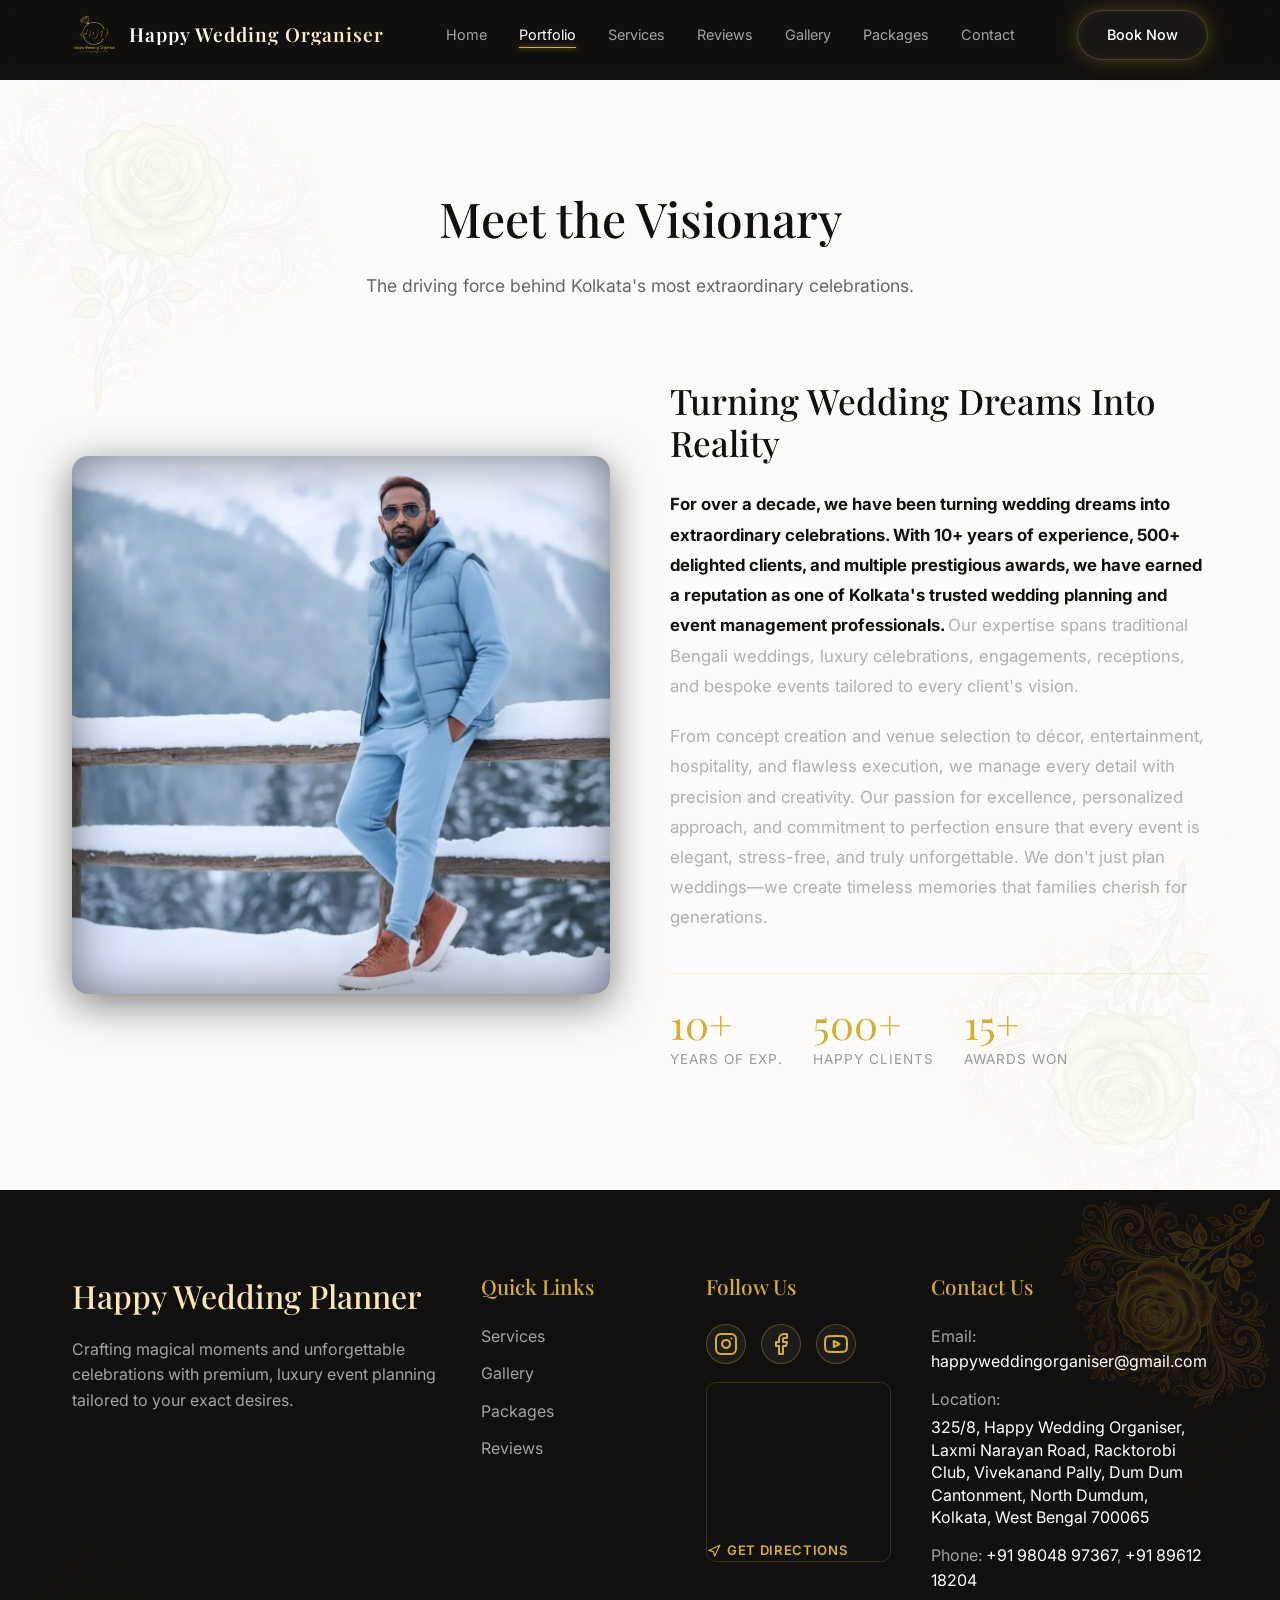
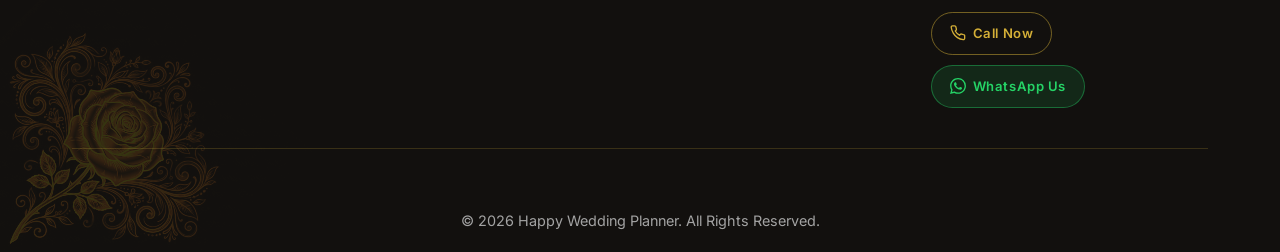
==== commit 559ea087: "Add favicon tab icon and update view (1).jpeg image" ====
--- a/portfolio.html
+++ b/portfolio.html
@@ -7,6 +7,10 @@
     <meta name="description"
         content="Portfolio - Happy Wedding Planner. Meet the visionary behind our extraordinary celebrations.">
     <title>Portfolio | Happy Wedding Planner</title>
+
+    <!-- Favicon -->
+    <link rel="icon" type="image/png" href="logo 1.png">
+    <link rel="apple-touch-icon" href="logo 1.png">
 
     <!-- Google Fonts -->
     <link rel="preconnect" href="https://fonts.googleapis.com">
